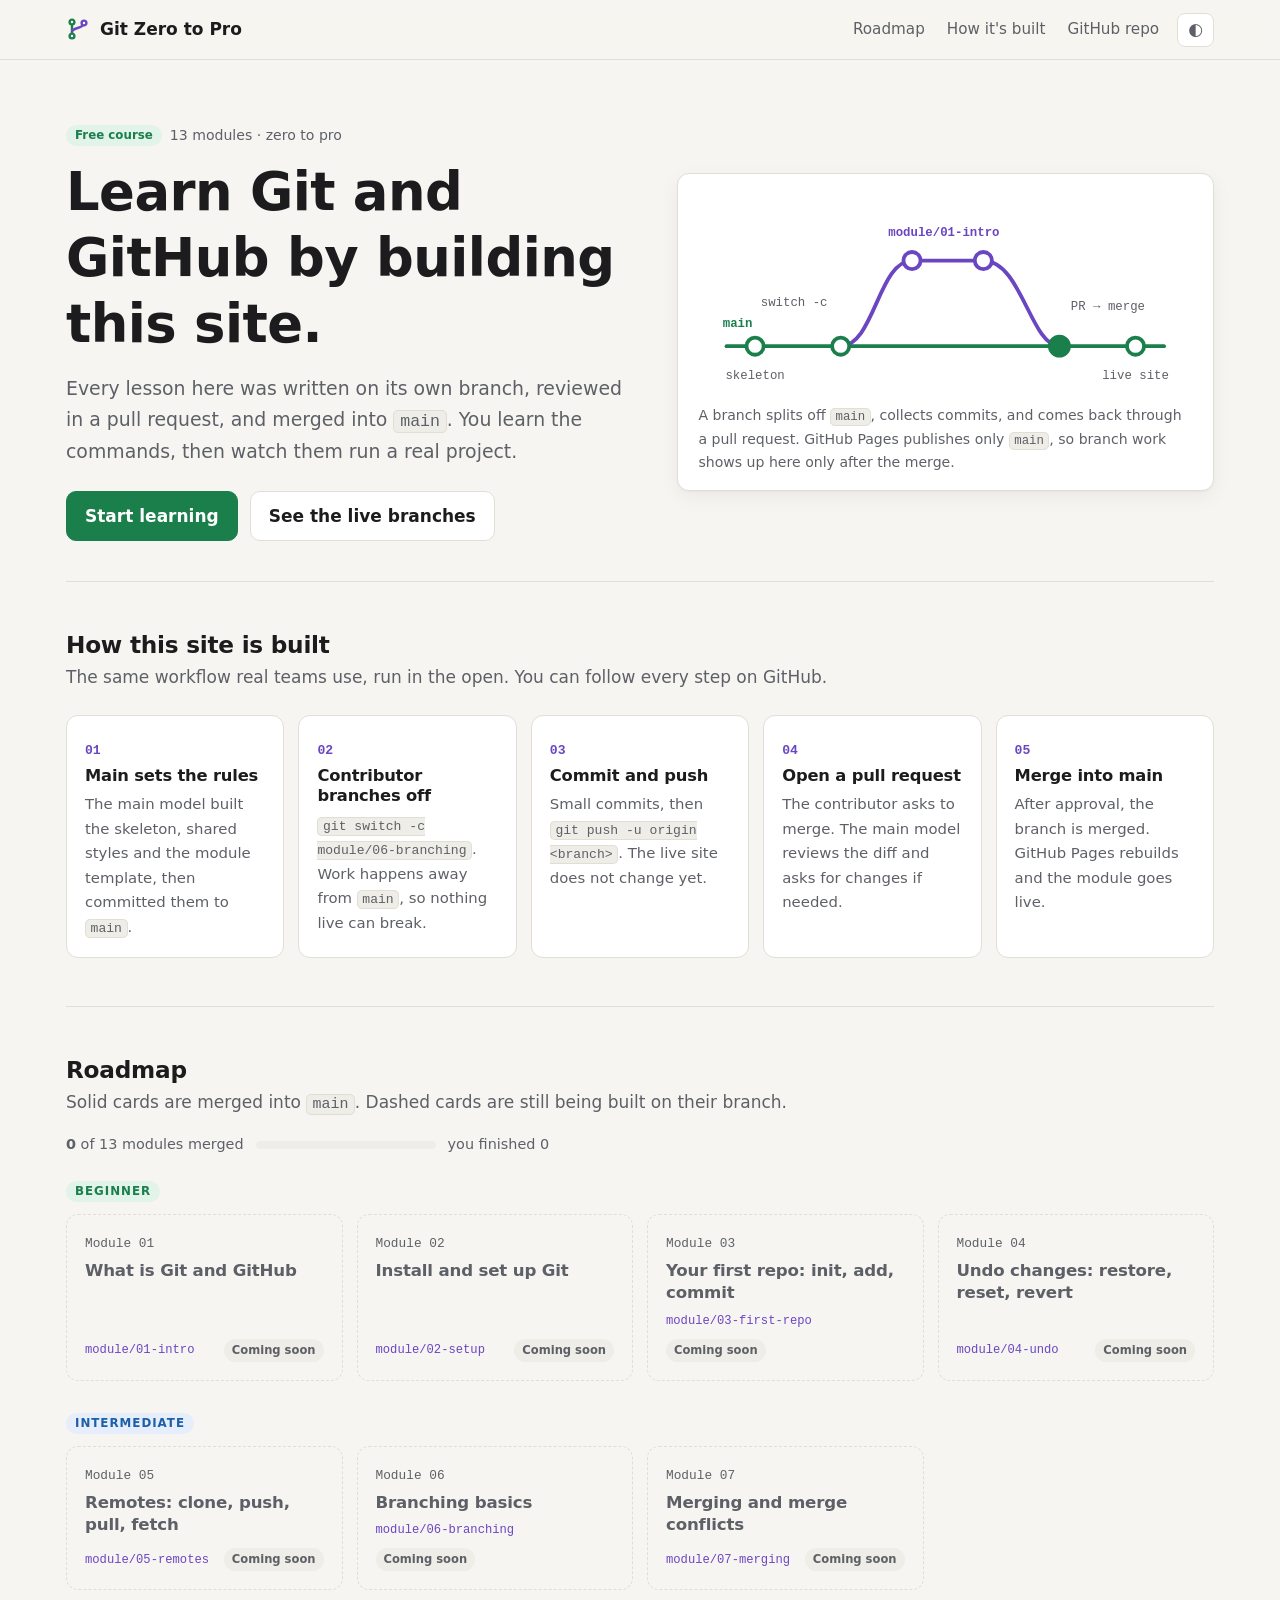
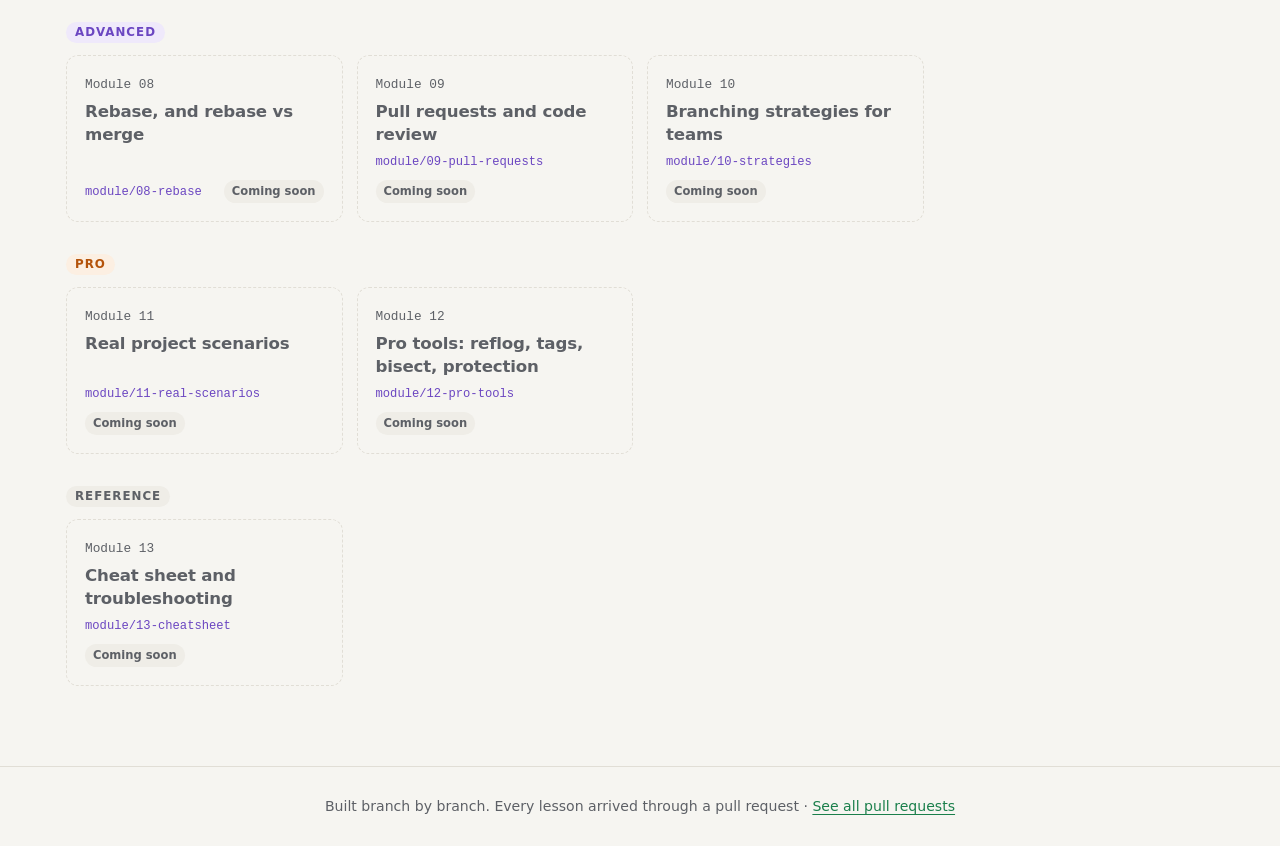
==== index.html @ 81238f43 "chore: create project skeleton Home page, shared styles and behavior, module registry, module templa" ====
<!doctype html>
<html lang="en">
<head>
  <meta charset="utf-8">
  <meta name="viewport" content="width=device-width, initial-scale=1">
  <title>Git Zero to Pro</title>
  <meta name="description" content="Learn Git and GitHub from zero to real-team branching by building this very site with branches and pull requests.">
  <link rel="stylesheet" href="assets/css/style.css">
  <script>try{var t=localStorage.getItem("gzp-theme");if(t)document.documentElement.setAttribute("data-theme",t)}catch(e){}</script>
</head>
<!-- OWNER: main model. Contributors: do NOT edit this file. -->
<body data-root=".">
  <header class="site-header" id="site-header"></header>

  <main class="page">
    <section class="hero">
      <div>
        <p class="eyebrow"><span class="badge level-beginner">Free course</span> 13 modules · zero to pro</p>
        <h1>Learn Git and GitHub by building this site.</h1>
        <p class="lead">Every lesson here was written on its own branch, reviewed in a pull request, and merged into <code>main</code>. You learn the commands, then watch them run a real project.</p>
        <div class="hero-actions">
          <a class="btn btn-primary" href="#roadmap">Start learning</a>
          <a class="btn" data-repo-link data-repo-path="/branches" href="#" target="_blank" rel="noopener">See the live branches</a>
        </div>
      </div>

      <figure class="diagram-card">
        <svg class="flow" viewBox="0 0 520 210" role="img" aria-labelledby="flow-title">
          <title id="flow-title">A feature branch splits off main, gets two commits, then merges back into main through a pull request. Only main is published to the live site.</title>
          <path class="line-main" d="M30 160 H490"/>
          <path class="line-branch" d="M150 160 C185 160 190 70 225 70 H300 C340 70 350 160 380 160"/>
          <circle class="dot-main" cx="60" cy="160" r="9"/>
          <circle class="dot-main" cx="150" cy="160" r="9"/>
          <circle class="dot-branch" cx="225" cy="70" r="9"/>
          <circle class="dot-branch" cx="300" cy="70" r="9"/>
          <circle class="dot-merge" cx="380" cy="160" r="10"/>
          <circle class="dot-main" cx="460" cy="160" r="9"/>
          <text class="label-main" x="26" y="140">main</text>
          <text class="label-branch" x="200" y="44">module/01-intro</text>
          <text x="66" y="118">switch -c</text>
          <text x="392" y="122">PR → merge</text>
          <text x="60" y="194" text-anchor="middle">skeleton</text>
          <text x="460" y="194" text-anchor="middle">live site</text>
        </svg>
        <figcaption>A branch splits off <code>main</code>, collects commits, and comes back through a pull request. GitHub Pages publishes only <code>main</code>, so branch work shows up here only after the merge.</figcaption>
      </figure>
    </section>

    <section class="section" id="how">
      <div class="section-head">
        <div>
          <h2>How this site is built</h2>
          <p>The same workflow real teams use, run in the open. You can follow every step on GitHub.</p>
        </div>
      </div>
      <ol class="flow-steps">
        <li>
          <h3>Main sets the rules</h3>
          <p>The main model built the skeleton, shared styles and the module template, then committed them to <code>main</code>.</p>
        </li>
        <li>
          <h3>Contributor branches off</h3>
          <p><code>git switch -c module/06-branching</code>. Work happens away from <code>main</code>, so nothing live can break.</p>
        </li>
        <li>
          <h3>Commit and push</h3>
          <p>Small commits, then <code>git push -u origin &lt;branch&gt;</code>. The live site does not change yet.</p>
        </li>
        <li>
          <h3>Open a pull request</h3>
          <p>The contributor asks to merge. The main model reviews the diff and asks for changes if needed.</p>
        </li>
        <li>
          <h3>Merge into main</h3>
          <p>After approval, the branch is merged. GitHub Pages rebuilds and the module goes live.</p>
        </li>
      </ol>
    </section>

    <section class="section" id="roadmap">
      <div class="section-head">
        <div>
          <h2>Roadmap</h2>
          <p>Solid cards are merged into <code>main</code>. Dashed cards are still being built on their branch.</p>
        </div>
        <div class="progress" id="progress"></div>
      </div>
      <div id="roadmap-list"></div>
    </section>
  </main>

  <footer class="site-footer" id="site-footer"></footer>
  <script src="assets/js/modules.js"></script>
  <script src="assets/js/main.js"></script>
</body>
</html>
---- assets/css/style.css ----
/* =========================================================
   Git Zero to Pro: shared styles
   OWNER: main model. Contributors: do NOT edit this file.
   Need a new style? Ask for it in your PR description.
   ========================================================= */

/* ---------- 1. Design tokens ---------- */
:root {
  --bg: #f6f5f1;
  --surface: #ffffff;
  --surface-2: #efede7;
  --text: #1c1c1e;
  --muted: #5d6066;
  --border: #e1ded6;

  --main: #1a7f4b;          /* the main branch: green */
  --main-soft: #e2f3e9;
  --on-main: #ffffff;
  --branch: #6b46c1;        /* feature branches: purple */
  --branch-soft: #efe9fb;
  --info: #1d5fa8;
  --info-soft: #e5eefa;
  --warn: #b4530a;
  --warn-soft: #fcefe2;
  --bad: #b42318;
  --bad-soft: #fdeceb;

  --code-bg: #1d1e22;
  --code-text: #e9e7e2;
  --code-muted: #9a9a9f;

  --radius: 12px;
  --radius-sm: 8px;
  --shadow: 0 1px 2px rgba(20, 20, 20, .04), 0 6px 20px rgba(20, 20, 20, .05);
  --font: system-ui, -apple-system, "Segoe UI", Roboto, "Helvetica Neue", Arial, sans-serif;
  --mono: ui-monospace, "SF Mono", "JetBrains Mono", "Cascadia Code", Menlo, Consolas, monospace;
  --header-h: 60px;
  color-scheme: light;
}

@media (prefers-color-scheme: dark) {
  :root:not([data-theme="light"]) {
    --bg: #121316;
    --surface: #1a1b1f;
    --surface-2: #24262b;
    --text: #ecebe8;
    --muted: #a2a4aa;
    --border: #2f3137;
    --main: #4cc38a;
    --main-soft: #163225;
    --on-main: #0b1f14;
    --branch: #a78bfa;
    --branch-soft: #261f3b;
    --info: #6ea8fe;
    --info-soft: #172840;
    --warn: #f0a050;
    --warn-soft: #362716;
    --bad: #f97066;
    --bad-soft: #3a1d1b;
    --code-bg: #0c0d0f;
    --shadow: 0 1px 2px rgba(0, 0, 0, .3), 0 6px 20px rgba(0, 0, 0, .25);
    color-scheme: dark;
  }
}

:root[data-theme="dark"] {
  --bg: #121316;
  --surface: #1a1b1f;
  --surface-2: #24262b;
  --text: #ecebe8;
  --muted: #a2a4aa;
  --border: #2f3137;
  --main: #4cc38a;
  --main-soft: #163225;
  --on-main: #0b1f14;
  --branch: #a78bfa;
  --branch-soft: #261f3b;
  --info: #6ea8fe;
  --info-soft: #172840;
  --warn: #f0a050;
  --warn-soft: #362716;
  --bad: #f97066;
  --bad-soft: #3a1d1b;
  --code-bg: #0c0d0f;
  --shadow: 0 1px 2px rgba(0, 0, 0, .3), 0 6px 20px rgba(0, 0, 0, .25);
  color-scheme: dark;
}

/* ---------- 2. Base ---------- */
*, *::before, *::after { box-sizing: border-box; }
html { -webkit-text-size-adjust: 100%; scroll-padding-top: calc(var(--header-h) + 16px); }
body {
  margin: 0;
  background: var(--bg);
  color: var(--text);
  font-family: var(--font);
  font-size: 17px;
  line-height: 1.65;
}
a { color: var(--main); text-underline-offset: 3px; }
a:hover { text-decoration-thickness: 2px; }
h1, h2, h3, h4 { line-height: 1.25; letter-spacing: -0.01em; }
h1 { font-size: clamp(1.9rem, 4vw, 2.6rem); margin: .2em 0 .3em; }
h2 { font-size: 1.45rem; margin: 0 0 .7em; }
h3 { font-size: 1.1rem; margin: 1.4em 0 .4em; }
code { font-family: var(--mono); font-size: .88em; }
:not(pre) > code {
  background: var(--surface-2);
  border: 1px solid var(--border);
  padding: .08em .35em;
  border-radius: 5px;
  overflow-wrap: anywhere;
}
img, svg { max-width: 100%; }
:focus-visible { outline: 2px solid var(--branch); outline-offset: 2px; border-radius: 4px; }
table { width: 100%; border-collapse: collapse; font-size: .95rem; margin: 16px 0; }
th, td { text-align: left; padding: 10px 12px; border-bottom: 1px solid var(--border); vertical-align: top; }
th { font-size: .8rem; text-transform: uppercase; letter-spacing: .06em; color: var(--muted); }
.table-wrap { overflow-x: auto; }

/* ---------- 3. Header & footer ---------- */
.site-header {
  position: sticky; top: 0; z-index: 20;
  height: var(--header-h);
  background: color-mix(in srgb, var(--bg) 88%, transparent);
  backdrop-filter: saturate(1.4) blur(10px);
  -webkit-backdrop-filter: saturate(1.4) blur(10px);
  border-bottom: 1px solid var(--border);
}
.header-inner {
  max-width: 1180px; height: 100%; margin: 0 auto; padding: 0 16px;
  display: flex; align-items: center; gap: 8px;
}
.brand {
  display: flex; align-items: center; gap: 10px;
  font-weight: 700; color: var(--text); text-decoration: none;
  margin-right: auto; white-space: nowrap;
}
.brand svg { width: 24px; height: 24px; flex: none; }
.header-links { display: flex; gap: 2px; }
.header-links a, .icon-btn {
  color: var(--muted); text-decoration: none;
  padding: 6px 10px; border-radius: 8px; font-size: .95rem;
}
.header-links a:hover, .icon-btn:hover { background: var(--surface-2); color: var(--text); }
.icon-btn {
  border: 1px solid var(--border); background: var(--surface);
  cursor: pointer; font: inherit; line-height: 1;
  display: inline-flex; align-items: center; justify-content: center; min-height: 34px;
}
.menu-btn { display: none; }
.site-footer {
  border-top: 1px solid var(--border);
  padding: 28px 16px; text-align: center;
  color: var(--muted); font-size: .88rem;
}

/* ---------- 4. Module page layout ---------- */
.layout {
  max-width: 1180px; margin: 0 auto; padding: 0 16px;
  display: grid; grid-template-columns: 250px minmax(0, 1fr); gap: 48px;
}
.sidebar {
  position: sticky; top: var(--header-h); align-self: start;
  max-height: calc(100vh - var(--header-h)); overflow-y: auto;
  padding: 24px 0;
}
.sidebar h4 {
  font-size: .72rem; text-transform: uppercase; letter-spacing: .08em;
  color: var(--muted); margin: 18px 10px 6px;
}
.sidebar ol { list-style: none; margin: 0; padding: 0; }
.sidebar a, .sidebar .soon {
  display: flex; gap: 10px; padding: 6px 10px; border-radius: 8px;
  font-size: .9rem; line-height: 1.4; text-decoration: none; color: var(--text);
}
.sidebar .num { font-family: var(--mono); color: var(--muted); font-size: .8rem; padding-top: 1px; }
.sidebar a:hover { background: var(--surface-2); }
.sidebar a[aria-current="page"] { background: var(--main-soft); color: var(--main); font-weight: 600; }
.sidebar a[aria-current="page"] .num { color: var(--main); }
.sidebar .soon { color: var(--muted); opacity: .55; cursor: default; }
.sidebar .check { margin-left: auto; color: var(--main); font-weight: 700; }
.content { padding: 32px 0 80px; max-width: 760px; min-width: 0; }

@media (max-width: 900px) {
  .layout { grid-template-columns: minmax(0, 1fr); gap: 0; }
  .menu-btn { display: inline-flex; }
  .sidebar {
    display: none; position: static; max-height: none;
    padding: 8px 0 16px; border-bottom: 1px solid var(--border);
  }
  .layout.nav-open .sidebar { display: block; }
  .header-links { display: none; }
}

/* ---------- 5. Module sections (used by every module page) ---------- */
.module-header { padding-bottom: 4px; }
.eyebrow {
  font-size: .88rem; color: var(--muted); margin: 0;
  display: flex; flex-wrap: wrap; gap: 8px; align-items: center;
}
.lead { font-size: 1.15rem; color: var(--muted); margin-top: 0; }
.content > section { margin-top: 48px; }
.content > section > h2::before {
  content: ""; display: inline-block; width: 10px; height: 10px; border-radius: 50%;
  border: 3px solid var(--main); margin-right: 10px; vertical-align: middle; position: relative; top: -2px;
}

.badge {
  display: inline-block; font-size: .74rem; font-weight: 600; line-height: 1.6;
  padding: 1px 9px; border-radius: 999px; background: var(--surface-2); color: var(--muted);
}
.level-beginner { background: var(--main-soft); color: var(--main); }
.level-intermediate { background: var(--info-soft); color: var(--info); }
.level-advanced { background: var(--branch-soft); color: var(--branch); }
.level-pro { background: var(--warn-soft); color: var(--warn); }
.level-reference { background: var(--surface-2); color: var(--muted); }

/* Goals: checklist */
.goals ul { list-style: none; padding: 0; margin: 0; display: grid; gap: 8px; }
.goals li { padding-left: 32px; position: relative; }
.goals li::before {
  content: "✓"; position: absolute; left: 0; top: 4px;
  width: 20px; height: 20px; border-radius: 50%;
  background: var(--main-soft); color: var(--main);
  font-size: .72rem; font-weight: 700; display: grid; place-items: center;
}

/* Code blocks: <pre class="cmd"><code>...</code></pre> (copy button added by main.js) */
pre { margin: 0; overflow-x: auto; }
.code-wrap { position: relative; margin: 10px 0; }
pre.cmd {
  background: var(--code-bg); color: var(--code-text);
  border-radius: var(--radius-sm); padding: 14px 16px; padding-right: 76px;
  font-family: var(--mono); font-size: .88rem; line-height: 1.6;
}
pre.cmd code { font-size: inherit; }
pre.cmd .c { color: var(--code-muted); }      /* comment inside a command block */
pre.cmd .o { color: #8fd3a8; }                /* sample output line */
.copy-btn {
  position: absolute; top: 8px; right: 8px;
  font: 600 .72rem var(--font); color: var(--code-muted);
  background: rgba(255, 255, 255, .06); border: 1px solid rgba(255, 255, 255, .14);
  border-radius: 6px; padding: 4px 9px; cursor: pointer;
}
.copy-btn:hover { color: var(--code-text); background: rgba(255, 255, 255, .12); }
.copy-btn.copied { color: #4cc38a; border-color: #4cc38a; }

.cmd-item { margin: 0 0 22px; }
.cmd-item > p { margin: 6px 2px 0; color: var(--muted); font-size: .96rem; }

/* Commit graphs: <pre class="graph"> with <span class="m|b|h"> */
pre.graph {
  background: var(--surface); border: 1px solid var(--border); border-radius: var(--radius-sm);
  padding: 18px 20px; margin: 16px 0;
  font-family: var(--mono); font-size: .86rem; line-height: 1.55; color: var(--text);
}
pre.graph .m { color: var(--main); font-weight: 700; }     /* main branch */
pre.graph .b { color: var(--branch); font-weight: 700; }   /* feature branch */
pre.graph .h { color: var(--warn); font-weight: 700; }     /* HEAD / pointer */
pre.graph .d { color: var(--muted); }                      /* dim note */

figure { margin: 20px 0; }
figure.diagram {
  background: var(--surface); border: 1px solid var(--border);
  border-radius: var(--radius); padding: 20px;
}
figcaption { font-size: .88rem; color: var(--muted); margin-top: 10px; }

/* Callouts: <p class="tip"> / <p class="warn"> */
.tip, .warn {
  border-radius: var(--radius-sm); padding: 12px 16px; margin: 16px 0;
  font-size: .96rem; border: 1px solid transparent;
}
.tip { background: var(--info-soft); border-color: color-mix(in srgb, var(--info) 25%, transparent); }
.tip::before { content: "Tip · "; font-weight: 700; color: var(--info); }
.warn { background: var(--warn-soft); border-color: color-mix(in srgb, var(--warn) 25%, transparent); }
.warn::before { content: "Careful · "; font-weight: 700; color: var(--warn); }

/* Lab: <ol class="steps"> */
.lab {
  background: var(--surface); border: 1px solid var(--border);
  border-radius: var(--radius); padding: 24px; box-shadow: var(--shadow);
}
.lab > p:first-of-type { margin-top: 0; }
.steps { counter-reset: step; list-style: none; padding: 0; margin: 0; }
.steps > li { counter-increment: step; position: relative; padding-left: 44px; margin-bottom: 22px; }
.steps > li:last-child { margin-bottom: 0; }
.steps > li::before {
  content: counter(step); position: absolute; left: 0; top: 0;
  width: 28px; height: 28px; border-radius: 50%;
  background: var(--branch-soft); color: var(--branch);
  font-weight: 700; font-size: .85rem; display: grid; place-items: center;
}
.expect { font-size: .92rem; color: var(--muted); margin: 6px 0 0; }
.expect::before { content: "You should see → "; font-weight: 600; }

/* At work */
.scenario {
  border-left: 4px solid var(--branch); background: var(--branch-soft);
  border-radius: 0 var(--radius) var(--radius) 0; padding: 20px 24px;
}
.scenario > :last-child { margin-bottom: 0; }

/* Mistakes: <div class="mistake"><p class="bad">…</p><p class="fix">…</p></div> */
.mistake {
  border: 1px solid var(--border); border-radius: var(--radius-sm);
  background: var(--surface); margin-bottom: 12px; overflow: hidden;
}
.mistake p { margin: 0; padding: 12px 16px; }
.mistake .bad { background: var(--bad-soft); }
.mistake .bad::before, .mistake .fix::before {
  display: block; font-size: .72rem; font-weight: 700;
  text-transform: uppercase; letter-spacing: .08em; margin-bottom: 2px;
}
.mistake .bad::before { content: "Mistake"; color: var(--bad); }
.mistake .fix::before { content: "Fix"; color: var(--main); }
.mistake .code-wrap { margin: 0 16px 14px; }

/* Quiz: <details class="q"><summary>Question</summary><p>Answer</p></details> */
.quiz details {
  border: 1px solid var(--border); border-radius: var(--radius-sm);
  background: var(--surface); margin-bottom: 10px;
}
.quiz summary {
  cursor: pointer; padding: 14px 16px; font-weight: 600;
  list-style: none; display: flex; gap: 12px; align-items: baseline;
}
.quiz summary::-webkit-details-marker { display: none; }
.quiz summary::after {
  content: "Show answer"; margin-left: auto; white-space: nowrap;
  font-size: .78rem; font-weight: 600; color: var(--main);
}
.quiz details[open] summary::after { content: "Hide"; }
.quiz details > :not(summary) { margin: 0; padding: 0 16px 14px; color: var(--muted); }

/* Summary */
.summary { background: var(--main-soft); border-radius: var(--radius); padding: 22px 24px; }
.summary ul { margin: 0; padding-left: 20px; }

/* Prev / done / next (rendered by main.js) */
.module-nav {
  margin-top: 56px; padding-top: 24px; border-top: 1px solid var(--border);
  display: grid; grid-template-columns: 1fr auto 1fr; gap: 12px; align-items: stretch;
}
.module-nav a, .module-nav .placeholder {
  display: flex; flex-direction: column; gap: 2px; padding: 12px 16px;
  border: 1px solid var(--border); border-radius: var(--radius-sm);
  text-decoration: none; color: var(--text); background: var(--surface); font-size: .95rem;
}
.module-nav .placeholder { visibility: hidden; }
.module-nav a:hover { border-color: var(--main); }
.module-nav small { color: var(--muted); font-size: .76rem; }
.module-nav .next { text-align: right; }
.done-btn { align-self: center; }
.done-btn[aria-pressed="true"] { background: var(--main); border-color: var(--main); color: var(--on-main); }
@media (max-width: 600px) {
  .module-nav { grid-template-columns: 1fr 1fr; }
  .module-nav .done-btn { grid-column: 1 / -1; order: -1; justify-self: start; }
}

/* ---------- 6. Home page ---------- */
.page { max-width: 1180px; margin: 0 auto; padding: 0 16px; }
.hero {
  padding: 64px 0 40px;
  display: grid; grid-template-columns: 1.05fr 1fr; gap: 48px; align-items: center;
}
.hero h1 { font-size: clamp(2.1rem, 5vw, 3.3rem); margin-top: 12px; }
.hero .lead { font-size: 1.18rem; }
.hero-actions { display: flex; gap: 12px; flex-wrap: wrap; margin-top: 24px; }
.btn {
  display: inline-flex; align-items: center; gap: 8px;
  padding: 10px 18px; border-radius: 10px; border: 1px solid var(--border);
  background: var(--surface); color: var(--text);
  font: inherit; font-weight: 600; text-decoration: none; cursor: pointer;
}
.btn:hover { border-color: var(--text); }
.btn-primary { background: var(--main); border-color: var(--main); color: var(--on-main); }
.btn-primary:hover { border-color: var(--main); filter: brightness(1.08); }
@media (max-width: 900px) {
  .hero { grid-template-columns: minmax(0, 1fr); padding-top: 36px; gap: 28px; }
}

.diagram-card {
  margin: 0; background: var(--surface); border: 1px solid var(--border);
  border-radius: var(--radius); padding: 20px 20px 16px; box-shadow: var(--shadow);
}
svg.flow { display: block; width: 100%; height: auto; }
svg.flow .line-main { stroke: var(--main); stroke-width: 4; fill: none; stroke-linecap: round; }
svg.flow .line-branch { stroke: var(--branch); stroke-width: 4; fill: none; stroke-linecap: round; }
svg.flow .dot-main { fill: var(--surface); stroke: var(--main); stroke-width: 4; }
svg.flow .dot-branch { fill: var(--surface); stroke: var(--branch); stroke-width: 4; }
svg.flow .dot-merge { fill: var(--main); stroke: var(--main); stroke-width: 4; }
svg.flow text { font-family: var(--mono); font-size: 13px; fill: var(--muted); }
svg.flow .label-main { fill: var(--main); font-weight: 700; }
svg.flow .label-branch { fill: var(--branch); font-weight: 700; }

.section { padding: 48px 0; border-top: 1px solid var(--border); }
.section-head {
  display: flex; justify-content: space-between; align-items: flex-end;
  gap: 16px; flex-wrap: wrap; margin-bottom: 24px;
}
.section-head h2 { margin-bottom: 4px; }
.section-head p { margin: 0; color: var(--muted); }

.flow-steps {
  display: grid; grid-template-columns: repeat(auto-fit, minmax(200px, 1fr)); gap: 14px;
  list-style: none; padding: 0; margin: 0; counter-reset: fs;
}
.flow-steps li {
  background: var(--surface); border: 1px solid var(--border);
  border-radius: var(--radius); padding: 18px; counter-increment: fs;
}
.flow-steps li::before {
  content: counter(fs, decimal-leading-zero);
  font-family: var(--mono); color: var(--branch); font-weight: 700; font-size: .82rem;
}
.flow-steps h3 { margin: 4px 0 6px; font-size: 1.02rem; }
.flow-steps p { margin: 0; color: var(--muted); font-size: .93rem; }

.progress { display: flex; align-items: center; gap: 12px; font-size: .9rem; color: var(--muted); flex-wrap: wrap; }
.progress-bar { width: 180px; height: 8px; border-radius: 99px; background: var(--surface-2); overflow: hidden; }
.progress-bar span { display: block; height: 100%; width: 0; background: var(--main); border-radius: inherit; transition: width .4s; }

.level-group { margin-bottom: 32px; }
.level-group h3 {
  display: flex; align-items: center; gap: 10px; margin: 0 0 12px;
  font-size: .78rem; text-transform: uppercase; letter-spacing: .08em; color: var(--muted);
}
.cards { display: grid; grid-template-columns: repeat(auto-fill, minmax(250px, 1fr)); gap: 14px; }
.card {
  display: flex; flex-direction: column; gap: 6px; min-height: 140px;
  background: var(--surface); border: 1px solid var(--border); border-radius: var(--radius);
  padding: 18px; text-decoration: none; color: var(--text);
  transition: border-color .15s, transform .15s, box-shadow .15s;
}
a.card:hover { border-color: var(--main); transform: translateY(-2px); box-shadow: var(--shadow); }
.card .num { font-family: var(--mono); font-size: .8rem; color: var(--muted); }
.card h4 { margin: 0; font-size: 1.04rem; line-height: 1.35; }
.card .meta {
  margin-top: auto; display: flex; justify-content: space-between; align-items: center;
  gap: 8px; flex-wrap: wrap; font-size: .8rem; color: var(--muted);
}
.card.soon { background: transparent; border-style: dashed; }
.card.soon h4 { color: var(--muted); }
.card .branch-name { font-family: var(--mono); font-size: .76rem; color: var(--branch); overflow-wrap: anywhere; }
.status { font-size: .72rem; font-weight: 600; padding: 2px 8px; border-radius: 99px; white-space: nowrap; }
.status-ready { background: var(--main-soft); color: var(--main); }
.status-soon { background: var(--surface-2); color: var(--muted); }
.status-done { background: var(--main); color: var(--on-main); }

@media (prefers-reduced-motion: reduce) {
  *, *::before, *::after { transition: none !important; }
}
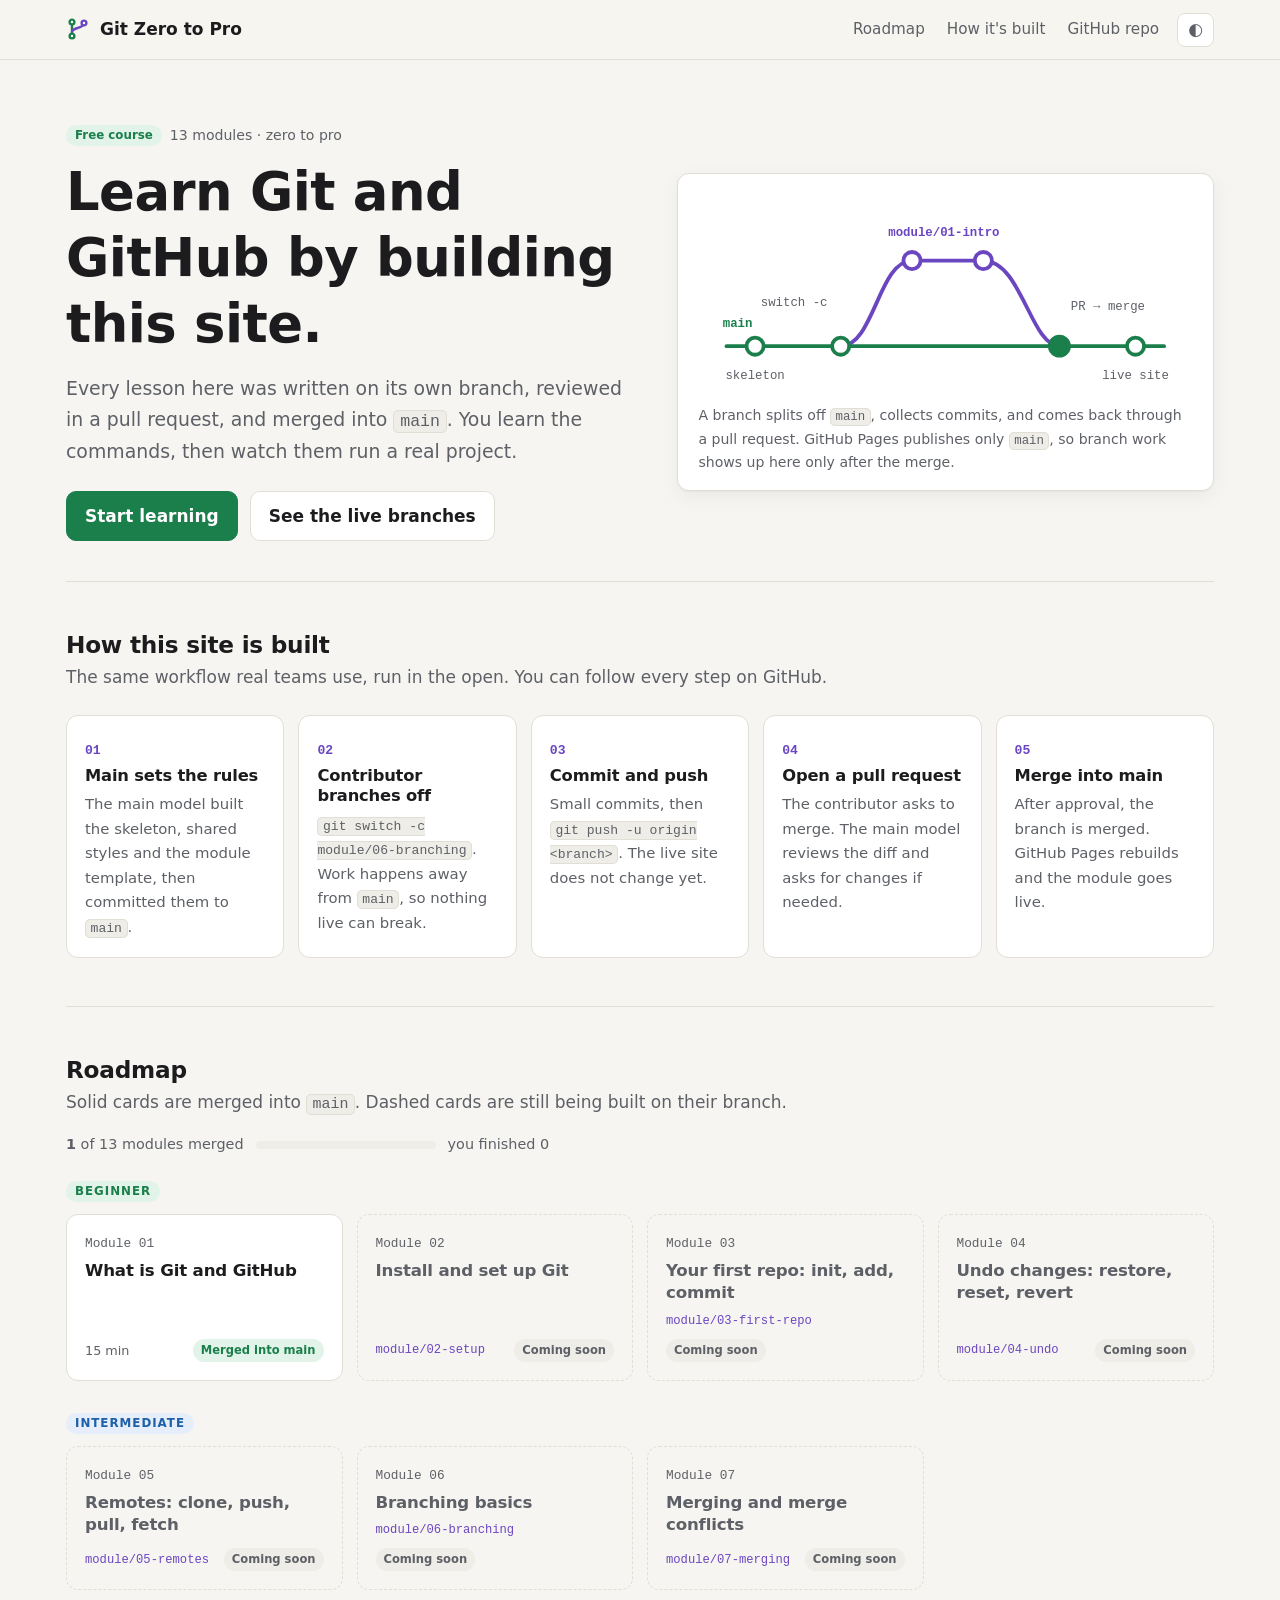
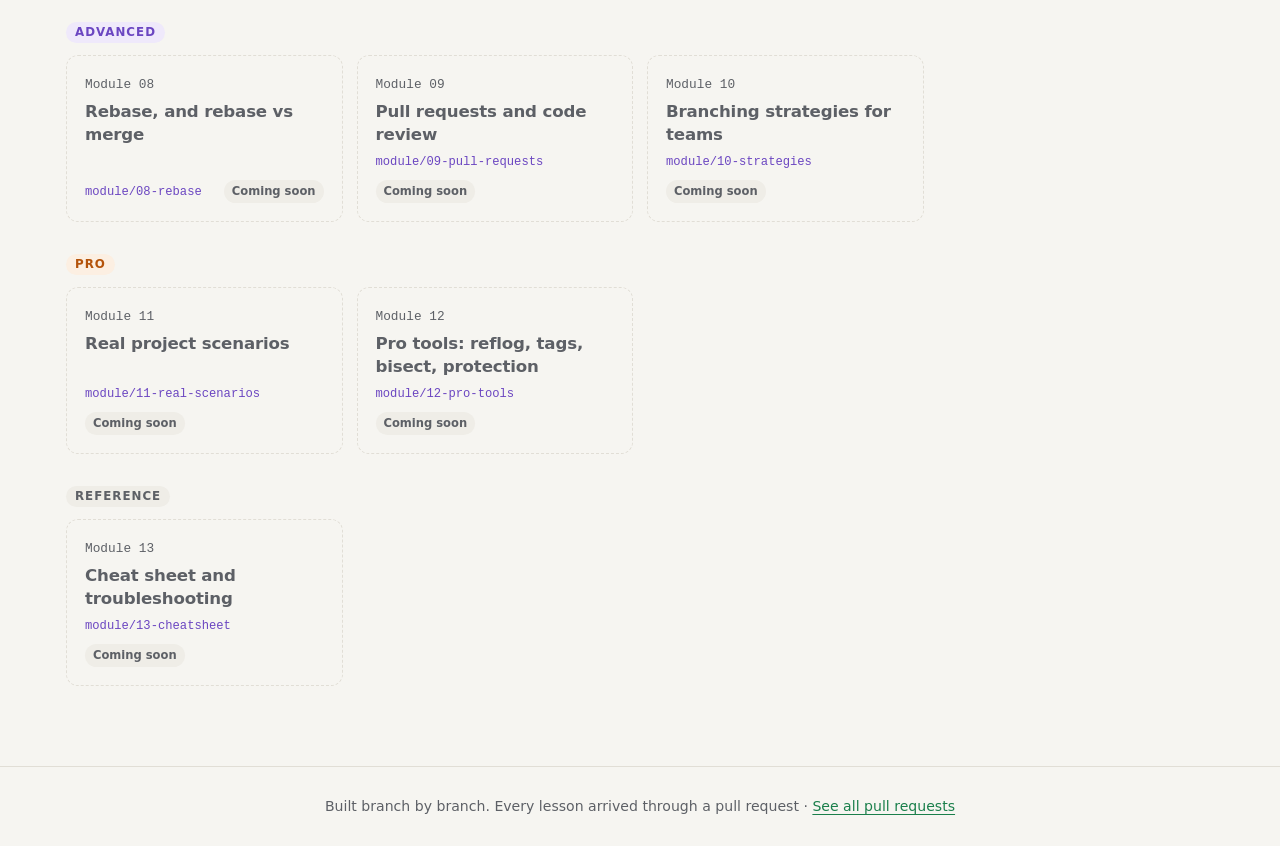
==== commit 5359e529: "fix(js): load module registry fresh so merged modules show immediately GitHub Pages serves files wit" ====
--- a/index.html
+++ b/index.html
@@ -90,7 +90,6 @@
   </main>
 
   <footer class="site-footer" id="site-footer"></footer>
-  <script src="assets/js/modules.js"></script>
-  <script src="assets/js/main.js"></script>
+  <script src="assets/js/main.js?v=2"></script>
 </body>
 </html>
